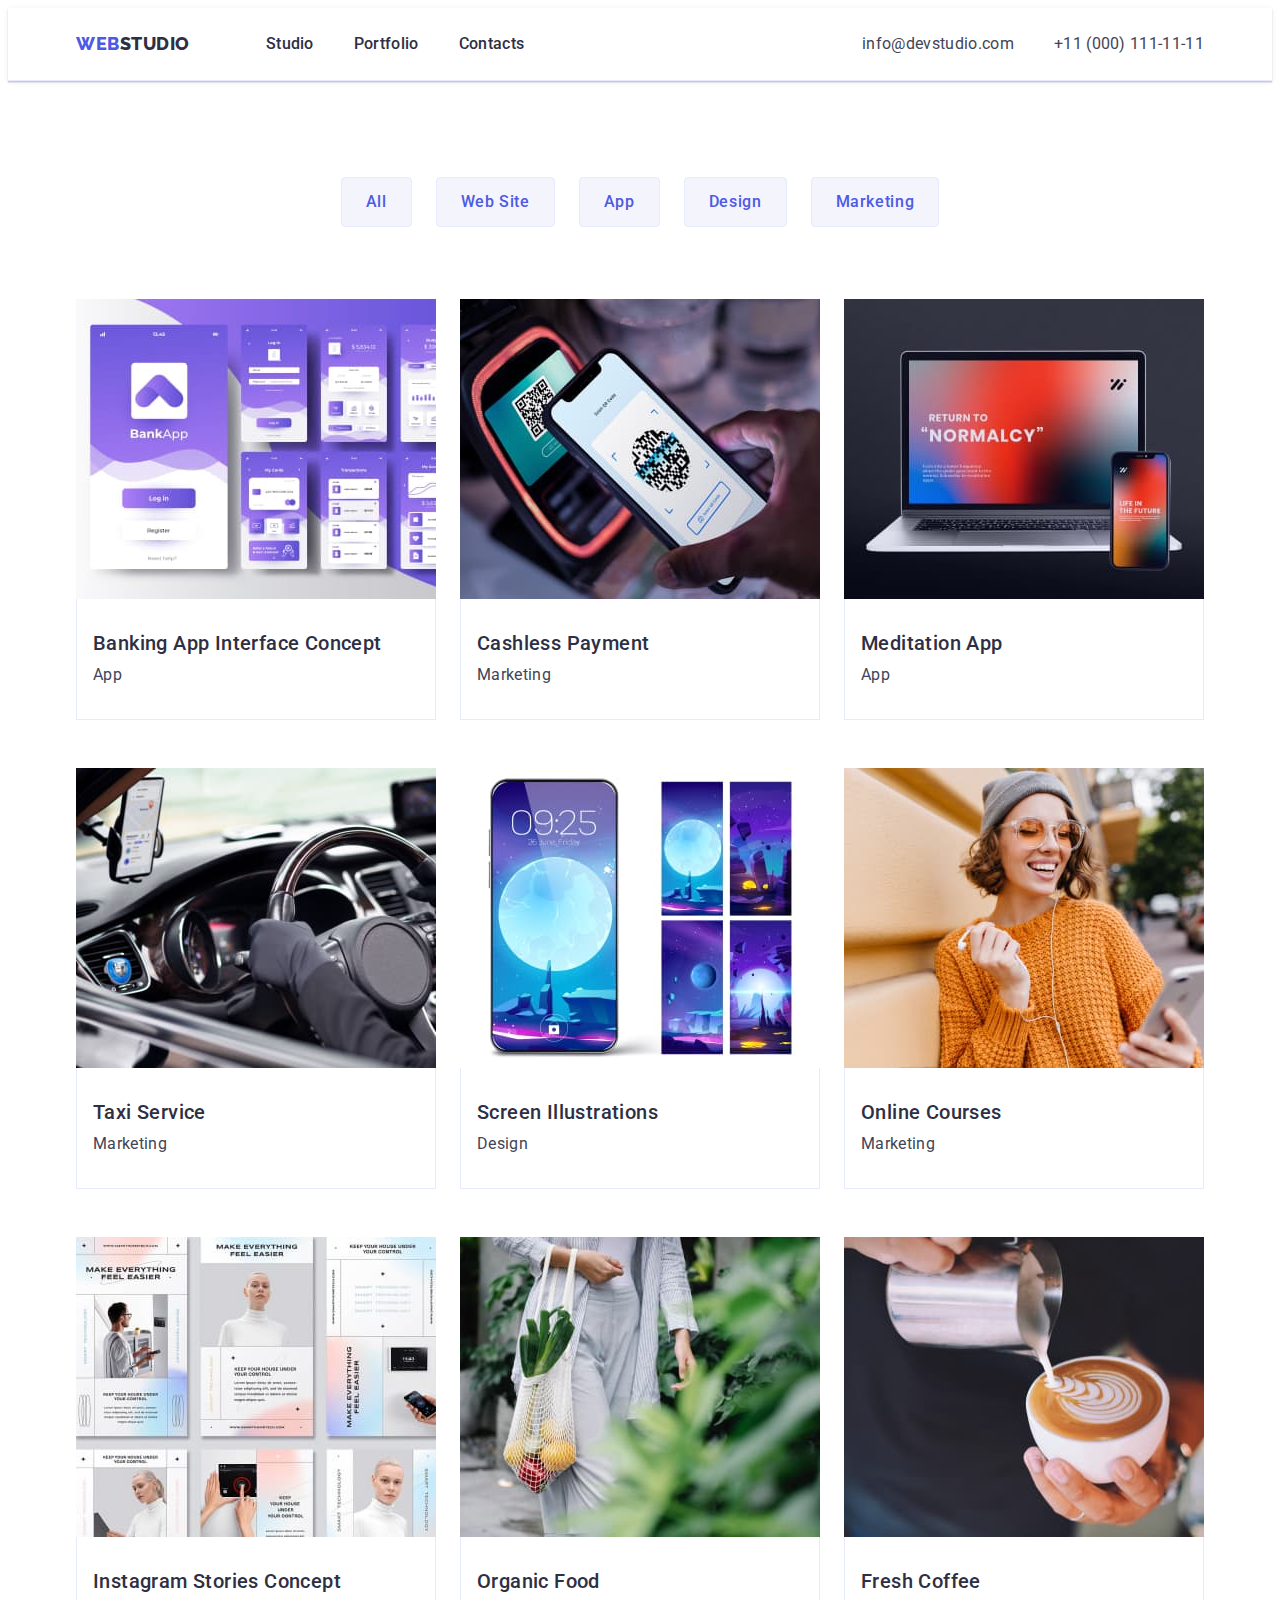
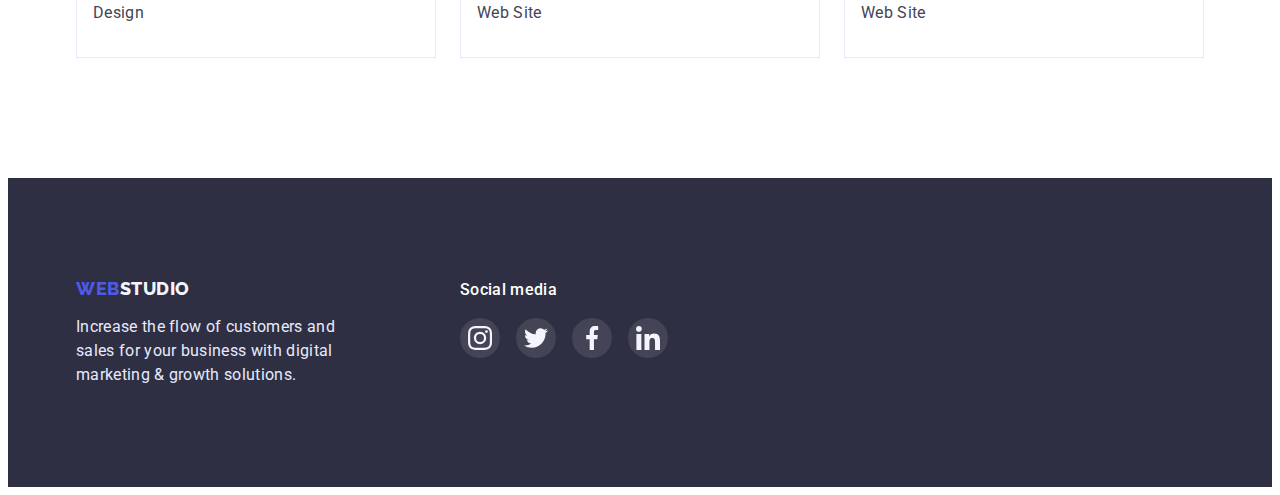
==== portfolio.html @ 8985b39b "Initial commit" ====
<!DOCTYPE html>
<html lang="en">
  <head>
    <meta charset="UTF-8" />
    <meta http-equiv="X-UA-Compatible" content="IE=edge" />
    <meta name="viewport" content="width=device-width, initial-scale=1.0" />
    <title>WebStudio</title>
    <link rel="preconnect" href="https://fonts.googleapis.com" />
    <link rel="preconnect" href="https://fonts.gstatic.com" crossorigin />
    <link
      href="https://fonts.googleapis.com/css2?family=Raleway:wght@800&family=Roboto:wght@400;500;700;900&display=swap"
      rel="stylesheet"
    />
    <link
      rel="stylesheet"
      href="https://cdnjs.cloudflare.com/ajax/libs/modern-normalize/1.1.0/modern-normalize.min.css"
      integrity="sha512-wpPYUAdjBVSE4KJnH1VR1HeZfpl1ub8YT/NKx4PuQ5NmX2tKuGu6U/JRp5y+Y8XG2tV+wKQpNHVUX03MfMFn9Q=="
      crossorigin="anonymous"
      referrerpolicy="no-referrer"
    />
    <link rel="stylesheet" href="./css/styles.css" />
  </head>
  <body>
    <!-- Top line -->
    <header class="top-line">
      <div class="container">
        <div class="nav-box">
          <nav class="navigation">
            <a href="./index.html" class="logo link"
              >Web<span class="decoration-color">Studio</span></a
            >
            <ul class="site-nav list">
              <li class="site-nav-item">
                <a href="./index.html" class="link">Studio</a>
              </li>
              <li class="site-nav-item">
                <a href="./portfolio.html" class="link">Portfolio</a>
              </li>
              <li class="site-nav-item">
                <a href="" class="link">Contacts</a>
              </li>
            </ul>
          </nav>

          <address class="contact">
            <ul class="contact-list list">
              <li class="contact-item">
                <a href="mailto:info@devstudio.com" class="contact-list link"
                  >info@devstudio.com</a
                >
              </li>
              <li class="contact-item">
                <a href="tel:+110001111111" class="contact-list link"
                  >+11 (000) 111-11-11</a
                >
              </li>
            </ul>
          </address>
        </div>
      </div>
    </header>
    <!-- Filters -->
    <main>
      <section class="portfolio-hero">
        <div class="container">
          <h1 class="portfolio-main">Main content</h1>
          <ul class="portfolio-nav list">
            <li class="portfolio-nav-item">
              <button type="button" class="button-portfolio">All</button>
            </li>
            <li class="portfolio-nav-item">
              <button type="button" class="button-portfolio">Web Site</button>
            </li>
            <li class="portfolio-nav-item">
              <button type="button" class="button-portfolio">App</button>
            </li>
            <li class="portfolio-nav-item">
              <button type="button" class="button-portfolio">Design</button>
            </li>
            <li class="portfolio-nav-item">
              <button type="button" class="button-portfolio">Marketing</button>
            </li>
          </ul>

          <ul class="portfolio-list list">
            <!-- Row 1 -->
            <li class="portfolio-item">
              <a href="" class="card-link link">
                <div class="card">
                  <img
                    src="./images/img4.jpg"
                    alt="Banking App Interface Concept"
                    width="360"
                  />
                  <p class="overlay text">
                    14 Stylish and User-Friendly App Design Concepts · Task
                    Manager App · Calorie Tracker App · Exotic Fruit Ecommerce
                    App · Cloud Storage App
                  </p>
                </div>

                <div class="card-content">
                  <h2 class="portfolio-card description-title">
                    Banking App Interface Concept
                  </h2>
                  <p class="card-text text">App</p>
                </div>
              </a>
            </li>

            <li class="portfolio-item">
              <a href="" class="card-link link">
                <div class="card">
                  <img
                    src="./images/img5.jpg"
                    alt="Cashless Payment"
                    width="360"
                  />
                </div>

                <div class="card-content">
                  <h2 class="portfolio-card description-title">
                    Cashless Payment
                  </h2>
                  <p class="card-text text">Marketing</p>
                </div>
              </a>
            </li>

            <li class="portfolio-item">
              <a href="" class="card-link link">
                <div class="card">
                  <img
                    src="./images/img6.jpg"
                    alt="Meditaion App"
                    width="360"
                  />
                </div>

                <div class="card-content">
                  <h2 class="portfolio-card description-title">
                    Meditation App
                  </h2>
                  <p class="card-text text">App</p>
                </div>
              </a>
            </li>

            <!-- Row 2 -->
            <li class="portfolio-item">
              <a href="" class="card-link link">
                <div class="card">
                  <img src="./images/img7.jpg" alt="Taxi Service" width="360" />
                </div>

                <div class="card-content">
                  <h2 class="portfolio-card description-title">Taxi Service</h2>
                  <p class="card-text text">Marketing</p>
                </div>
              </a>
            </li>

            <li class="portfolio-item">
              <a href="" class="card-link link">
                <div class="card">
                  <img
                    src="./images/img8.jpg"
                    alt="Screen Illustrations"
                    width="360"
                  />
                </div>

                <div class="card-content">
                  <h2 class="portfolio-card description-title">
                    Screen Illustrations
                  </h2>
                  <p class="card-text text">Design</p>
                </div>
              </a>
            </li>

            <li class="portfolio-item">
              <a href="" class="card-link link">
                <div class="card">
                  <img
                    src="./images/img9.jpg"
                    alt="Online Courses"
                    width="360"
                  />
                </div>

                <div class="card-content">
                  <h2 class="portfolio-card description-title">
                    Online Courses
                  </h2>
                  <p class="card-text text">Marketing</p>
                </div>
              </a>
            </li>

            <!-- Row 3 -->
            <li class="portfolio-item">
              <a href="" class="card-link link">
                <div class="card">
                  <img
                    src="./images/img10.jpg"
                    alt="Instagram Stories Concept"
                    width="360"
                  />
                </div>

                <div class="card-content">
                  <h2 class="portfolio-card description-title">
                    Instagram Stories Concept
                  </h2>
                  <p class="card-text text">Design</p>
                </div>
              </a>
            </li>

            <li class="portfolio-item">
              <a href="" class="card-link link">
                <div class="card">
                  <img
                    src="./images/img11.jpg"
                    alt="Organic Food"
                    width="360"
                  />
                </div>

                <div class="card-content">
                  <h2 class="portfolio-card description-title">Organic Food</h2>
                  <p class="card-text text">Web Site</p>
                </div>
              </a>
            </li>

            <li class="portfolio-item">
              <a href="" class="card-link link">
                <div class="card">
                  <img
                    src="./images/img12.jpg"
                    alt="Fresh Coffee"
                    width="360"
                  />
                </div>

                <div class="card-content">
                  <h2 class="portfolio-card description-title">Fresh Coffee</h2>
                  <p class="card-text text">Web Site</p>
                </div>
              </a>
            </li>
          </ul>
        </div>
      </section>
    </main>

    <!-- Footer -->
    <footer class="footer">
      <div class="footer-content container">
        <div class="footer-logo">
          <a href="./index.html" class="logo link"
            >Web<span class="decoration-color-footer">Studio</span></a
          >
          <p class="footer-text">
            Increase the flow of customers and sales for your business with
            digital marketing & growth solutions.
          </p>
        </div>

        <div class="footer-social-links">
          <p class="soc-link-text">Social media</p>
          <ul class="footer-social-list list">
            <li class="footer-social-item">
              <a href="" class="footer-social-link">
                <svg class="footer-social-icon" width="24" height="24">
                  <use href="./images/icons.svg#icon-instagram"></use>
                </svg>
              </a>
            </li>
            <li class="footer-social-item">
              <a href="" class="footer-social-link">
                <svg class="footer-social-icon" width="24" height="24">
                  <use href="./images/icons.svg#icon-twitter"></use>
                </svg>
              </a>
            </li>
            <li class="footer-social-item">
              <a href="" class="footer-social-link">
                <svg class="footer-social-icon" width="24" height="24">
                  <use href="./images/icons.svg#icon-facebook"></use>
                </svg>
              </a>
            </li>
            <li class="footer-social-item">
              <a href="" class="footer-social-link">
                <svg class="footer-social-icon" width="24" height="24">
                  <use href="./images/icons.svg#icon-linkedin"></use>
                </svg>
              </a>
            </li>
          </ul>
        </div>
      </div>
    </footer>
  </body>
</html>
---- css/styles.css ----
:root {
  --primery-text-color: #434455;
  --title-text-color: #2e2f42;
  --main-beckground-color: #e5e5e5;
  --dark-beckground-color: #2e2f42;
  --primery-brand: #4d5ae5;
  --accent: #e7e9fc;
  --white: #ffffff;
  --light: #f4f4fd;
  --subtitle-text: #8e8f99;
  --pressed: #404bbf;
  --success: #31d0aa;

  --card-set-gap: 24px;
}

html {
  box-sizing: border-box;
}
*,
*::before,
*::after {
  box-sizing: border-box;
}

body {
  background-color: var(--white);
  color: var(--primery-text-color);
  font-family: "Roboto", sans-serif;
  font-size: 16px;
}

h1,
h2,
h3,
h4,
h5,
h6,
p,
ul {
  margin: 0;
  padding: 0;
}

img {
  display: block;
  max-width: 100%;
  height: auto;
}

.list {
  list-style: none;
}

.link {
  text-decoration: none;
}

.text {
  color: var(--primery-text-color);
  line-height: 1.5;
  letter-spacing: 0.02em;
}

/* header */
.top-line {
  border-bottom: 1px solid #e7e9fc;
  box-shadow: 0px 2px 1px rgba(46, 47, 66, 0.08),
    0px 1px 1px rgba(46, 47, 66, 0.16), 0px 1px 6px rgba(46, 47, 66, 0.08);
}

/* outline: 2px solid tomato; */

.container {
  width: 1158px;
  margin: 0 auto;
  padding: 0 15px;
}

.nav-box {
  display: flex;
}

.logo {
  font-family: "Raleway", sans-serif;
  font-style: normal;
  font-weight: 800;
  font-size: 18px;
  line-height: 1.17;
  letter-spacing: 0.03em;
  text-transform: uppercase;
  color: var(--primery-brand);
}

.navigation {
  display: flex;
  align-items: center;
}

.decoration-color {
  color: var(--title-text-color);
}

.site-nav {
  display: flex;
  margin-left: 76px;

  font-weight: 500;
  line-height: 1.5;
  letter-spacing: 0.02em;
}

.site-nav .site-nav-item + .site-nav-item {
  margin-left: 40px;
}

.site-nav .link {
  display: block;
  padding-top: 24px;
  padding-bottom: 24px;

  color: var(--title-text-color);
}

.site-nav .link:hover,
.site-nav .link:focus {
  color: var(--pressed);
}

.contact {
  margin-left: auto;

  font-style: normal;
}

.contact-list {
  display: flex;

  color: var(--primery-text-color);
  line-height: 1.5;
  letter-spacing: 0.02em;
}

.contact-list .contact-item + .contact-item {
  margin-left: 40px;
}

.contact-list .link {
  display: block;
  padding-top: 24px;
  padding-bottom: 24px;
}

.contact-list .link:hover,
.contact-list .link:focus {
  color: var(--pressed);
}

/* hero image */
.hero-image {
  margin: 0 auto;
  padding: 188px 0;
  max-width: 1440px;

  background-image: linear-gradient(
      rgba(46, 47, 66, 0.7),
      rgba(46, 47, 66, 0.7)
    ),
    url(../images/hero-bg.jpg);
  background-repeat: no-repeat;
  background-position: center;
  background-size: cover;
  background-color: var(--dark-beckground-color);

  color: var(--white);
  text-align: center;
}

.hero-text {
  width: 496px;
  margin: 0 auto;

  font-size: 56px;
  line-height: 1.07;
  text-align: center;
  letter-spacing: 0.02em;
}

/* button */
.button {
  padding: 16px 32px;
  margin-top: 48px;
  min-width: 169px;
  border: transparent;
  border-radius: 4px;
  box-shadow: 0px 4px 4px rgba(0, 0, 0, 0.15);

  color: var(--white);
  background-color: var(--primery-brand);
  font-family: "Roboto", sans-serif;
  font-weight: 500;
  font-size: 16px;
  line-height: 1.5;
  letter-spacing: 0.04em;
  cursor: pointer;
}

.button:hover,
.button:focus {
  background-color: var(--pressed);
  color: var(--white);
  border-color: transparent;
  outline: none;
}

.button-portfolio {
  border-radius: 4px;
  padding: 12px 24px;
  min-width: 69px;
  border: 1px solid #e7e9fc;

  color: var(--primery-brand);
  background-color: var(--light);
  font-family: "Roboto", sans-serif;
  font-weight: 500;
  font-size: 16px;
  line-height: 1.5;
  letter-spacing: 0.04em;
  cursor: pointer;
}

.button-portfolio:hover,
.button-portfolio:focus {
  background-color: var(--pressed);
  color: var(--white);
  border-color: transparent;
  outline: none;
  box-shadow: 0px 3px 1px rgba(0, 0, 0, 0.1), 0px 2px 1px rgba(0, 0, 0, 0.08),
    0px 2px 2px rgba(0, 0, 0, 0.12);
}

/* .button.primery {
  color: var(--white);
  background-color: var(--pressed);
}

.button.secondary {
  color: var(--primery-brand);
  background-color: var(--light);
} */

/* section 1 */
.features {
  padding-top: 120px;
  padding-bottom: 120px;
}

.features-title {
  position: absolute;
  width: 1px;
  height: 1px;
  margin: -1px;
  border: 0;
  padding: 0;
  white-space: nowrap;
  clip-path: inset(100%);
  clip: rect(0 0 0 0);
  overflow: hidden;
}

.features-list {
  display: flex;
  justify-content: space-between;
}

.features-list > .features-item {
  flex-basis: calc((100% - 72px) / 4);
}

.feature-icon {
  display: flex;
  align-items: center;
  justify-content: center;
  min-height: 112px;
  margin-bottom: 8px;
  border-radius: 4px;

  background-color: var(--light);
}

.description-title {
  margin-bottom: 8px;

  font-weight: 500;
  color: var(--title-text-color);
  font-size: 20px;
  line-height: 1.2;
  letter-spacing: 0.02em;
}

/* section 2 */
.our-job {
  padding-bottom: 120px;
}

.section-title {
  font-size: 36px;
  line-height: 1.11;
  text-align: center;
  letter-spacing: 0.02em;
  text-transform: capitalize;
  color: var(--title-text-color);
}

.our-job-list {
  display: flex;
  margin-top: 72px;
  justify-content: space-between;
}

.our-job-list > .our-job-item {
  flex-basis: calc((100% - 48px) / 3);
}

/* section 3 */
.our-team-section {
  padding-top: 120px;
  padding-bottom: 120px;

  background-color: var(--light);
}

.team-list {
  display: flex;
  justify-content: space-between;
  margin-top: 72px;
}

.team-list-item {
  padding-bottom: 32px;
  text-align: center;
  box-shadow: 0px 1px 6px rgba(46, 47, 66, 0.08),
    0px 1px 1px rgba(46, 47, 66, 0.16), 0px 2px 1px rgba(46, 47, 66, 0.08);
  border-radius: 0px 0px 4px 4px;

  background-color: var(--white);
}

.team-item {
  margin-top: 32px;
}

.social-links {
  margin-top: 8px;
}

.social-link-list {
  display: flex;
  justify-content: center;
  align-items: center;
  gap: 24px;
  margin-top: 8px;
}

.social-link {
  display: flex;
  justify-content: center;
  align-items: center;
  width: 40px;
  height: 40px;
  border-radius: 50%;
  background-color: var(--primery-brand);
}

.social-link:hover,
.social-link:focus {
  background-color: var(--pressed);
  outline: none;
}

.social-link-icon {
  fill: var(--light);
}

/* section 4 */
.customers {
  padding-top: 130px;
  padding-bottom: 120px;
}

.customers-list {
  display: flex;
  justify-content: center;
  align-items: center;
  gap: 24px;
  margin-top: 72px;
}

.customers-link {
  display: flex;
  justify-content: center;
  align-items: center;
  width: 168px;
  height: 88px;
  border: 1px solid var(--subtitle-text);
  border-radius: 4px;
}

.customers-link:hover,
.customers-link:focus {
  color: var(--pressed);
  border-color: var(--pressed);
}

.customers-icon {
  fill: var(--subtitle-text);
}

.customers-link:hover .customers-icon,
.customers-link:focus .customers-icon {
  fill: var(--pressed);
}

/* footer */
.footer {
  padding-top: 100px;
  padding-bottom: 100px;

  background-color: var(--dark-beckground-color);
  color: var(--accent);
}

.footer-content {
  display: flex;
  align-items: flex-start;
}

.footer-logo {
  width: 264px;
}

.decoration-color-footer {
  color: var(--light);
}

.footer-text {
  margin-top: 16px;
  width: 264px;

  line-height: 1.5;
  letter-spacing: 0.02em;
}

.footer-social-links {
  width: 208px;
  margin-left: 120px;
}

.soc-link-text {
  font-weight: 500;
  line-height: 1.5;
  letter-spacing: 0.02em;
  color: var(--white);
}

.footer-social-list {
  display: flex;
  justify-content: center;
  align-items: center;
  gap: 16px;
  margin-top: 16px;
}

.footer-social-link {
  display: flex;
  justify-content: center;
  align-items: center;
  width: 40px;
  height: 40px;
  border-radius: 50%;
  background-color: rgba(255, 255, 255, 0.1);
}

.footer-social-link:hover,
.footer-social-link:focus {
  background-color: var(--success);
  outline: none;
}

.footer-social-icon {
  fill: var(--light);
}

/* Portfolio */
.portfolio-hero {
  padding-top: 96px;
  padding-bottom: 120px;
}

.portfolio-main {
  position: absolute;
  width: 1px;
  height: 1px;
  margin: -1px;
  border: 0;
  padding: 0;
  white-space: nowrap;
  clip-path: inset(100%);
  clip: rect(0 0 0 0);
  overflow: hidden;
}

/* portfolio nav */

.portfolio-nav {
  margin-right: auto;
  margin-left: auto;
  margin-bottom: 72px;
  display: flex;
  justify-content: center;
}

.portfolio-nav > .portfolio-nav-item + .portfolio-nav-item {
  margin-left: 24px;
}

.portfolio-list {
  display: flex;
  flex-wrap: wrap;
  row-gap: 48px;
  column-gap: 24px;
}

.portfolio-list > .portfolio-item {
  flex-basis: calc((100% - 48px) / 3);
}

.card-link {
  display: block;
}

.card-link:hover,
.card-link:focus {
  box-shadow: 0px 1px 6px rgba(46, 47, 66, 0.08),
    0px 1px 1px rgba(46, 47, 66, 0.16), 0px 2px 1px rgba(46, 47, 66, 0.08);
}

.card-content {
  padding-top: 32px;
  padding-bottom: 32px;
  padding-left: 16px;
  border-left: 1px solid #e7e9fc;
  border-right: 1px solid #e7e9fc;
  border-bottom: 1px solid #e7e9fc;
}

.card {
  position: relative;
  overflow: hidden;
}

.overlay {
  position: absolute;
  left: 0;
  top: 0;
  width: 100%;
  height: 100%;
  overflow: auto;
  transform: translate(0, 100%);
  transition: transform 250ms cubic-bezier(0.4, 0, 0.2, 1);

  padding-top: 40px;
  padding-right: 32px;
  padding-left: 32px;
  color: var(--light);
  background-color: var(--primery-brand);
}

.card-link:hover .overlay,
.card-link:focus .overlay {
  transform: translate(0, 0);
}
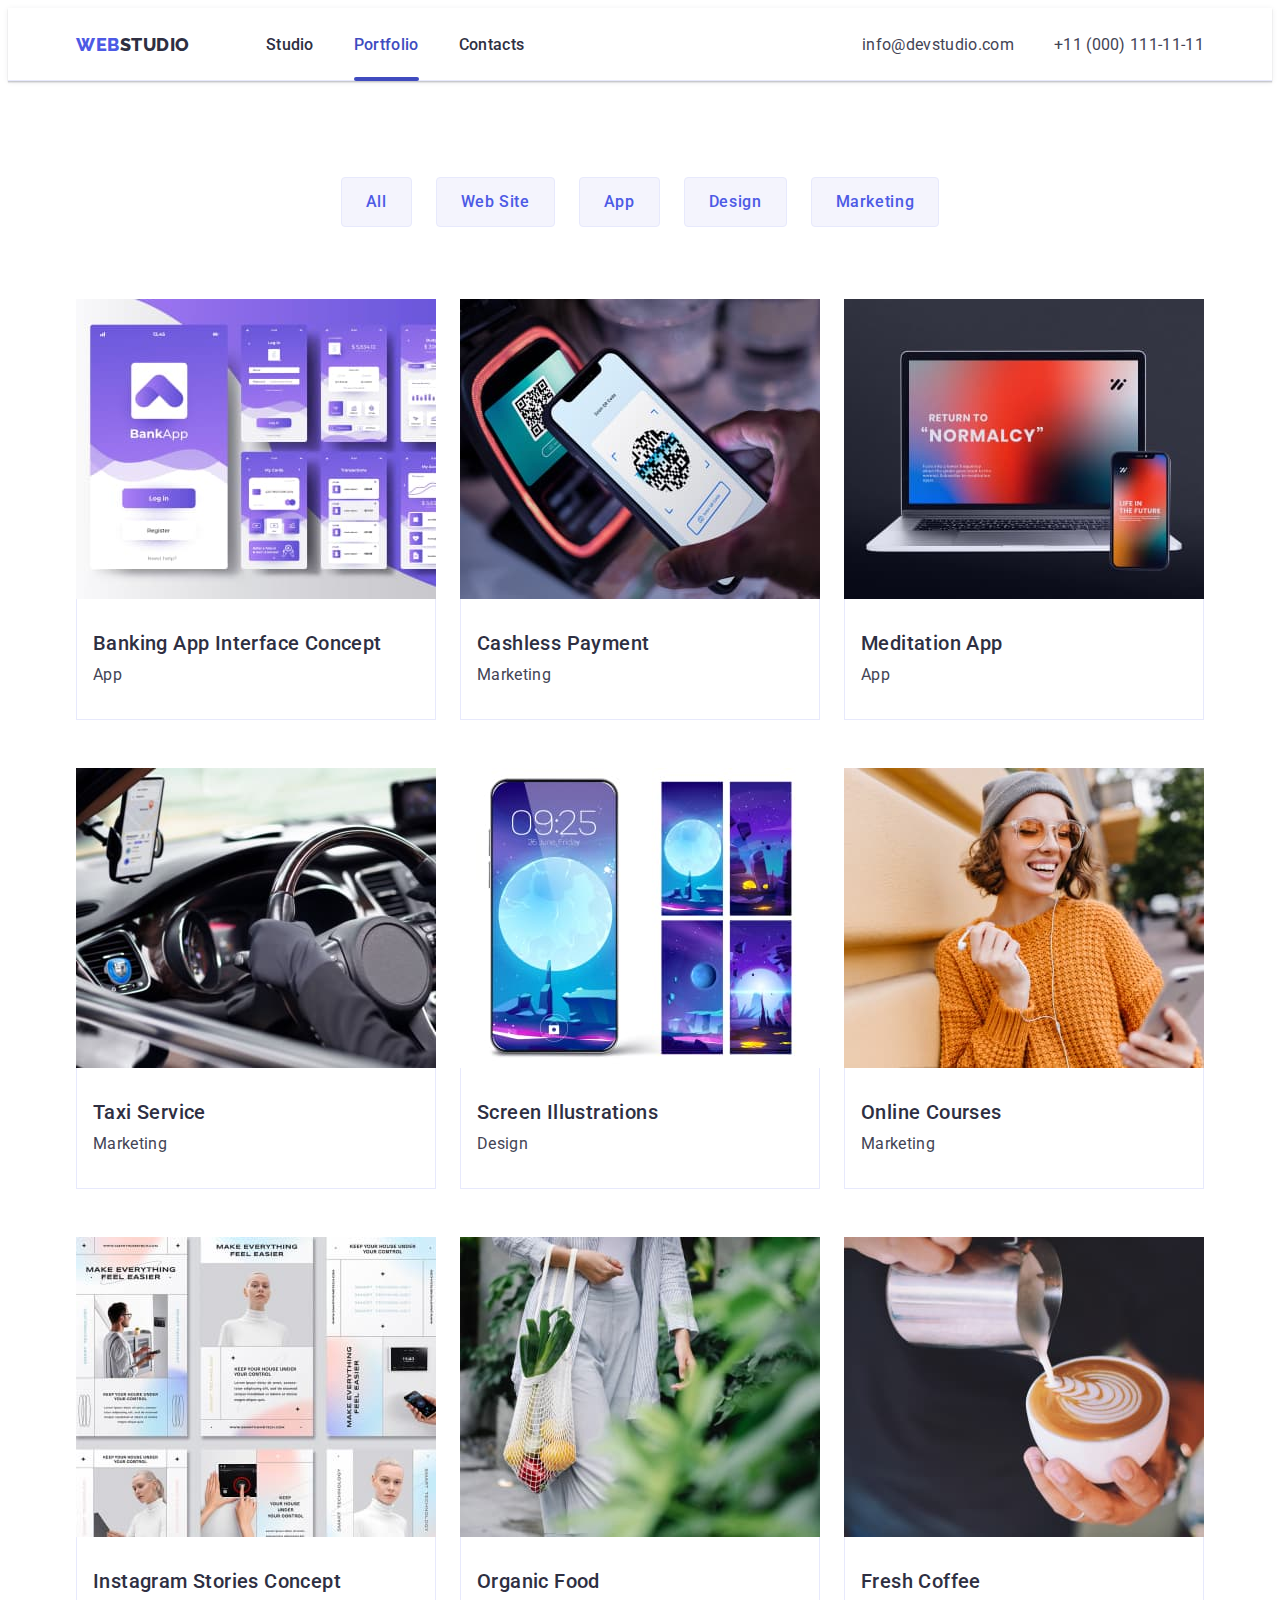
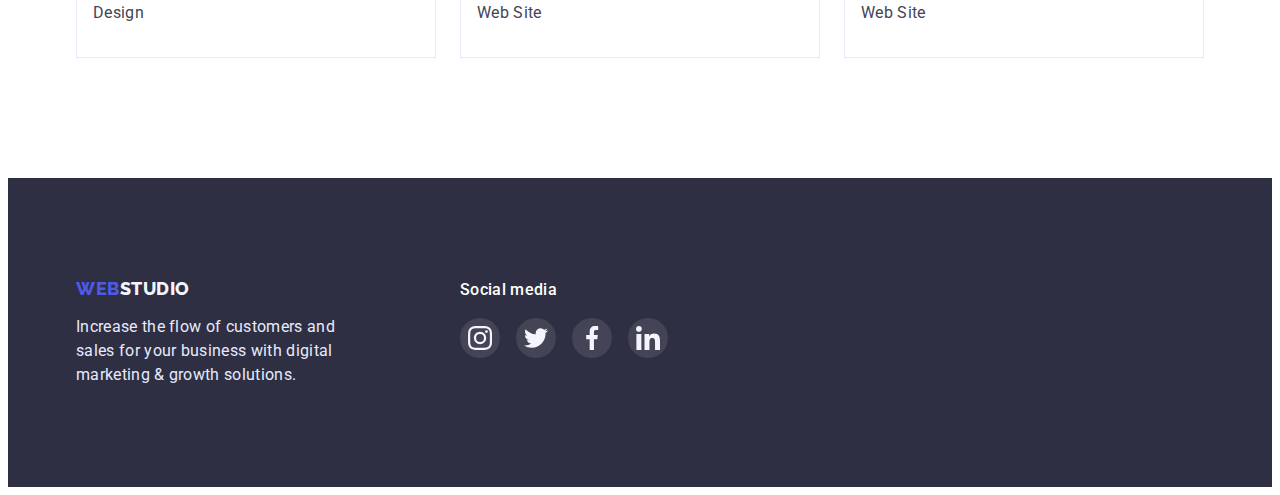
==== commit ba52f680: "Update HW05" ====
--- a/portfolio.html
+++ b/portfolio.html
@@ -31,13 +31,17 @@
             >
             <ul class="site-nav list">
               <li class="site-nav-item">
-                <a href="./index.html" class="link">Studio</a>
+                <a href="./index.html" class="site-nav-link link">Studio</a>
               </li>
               <li class="site-nav-item">
-                <a href="./portfolio.html" class="link">Portfolio</a>
+                <a
+                  href="./portfolio.html"
+                  class="site-nav-link current-page link"
+                  >Portfolio</a
+                >
               </li>
               <li class="site-nav-item">
-                <a href="" class="link">Contacts</a>
+                <a href="" class="site-nav-link link">Contacts</a>
               </li>
             </ul>
           </nav>
@@ -45,12 +49,12 @@
           <address class="contact">
             <ul class="contact-list list">
               <li class="contact-item">
-                <a href="mailto:info@devstudio.com" class="contact-list link"
+                <a href="mailto:info@devstudio.com" class="contact-link link"
                   >info@devstudio.com</a
                 >
               </li>
               <li class="contact-item">
-                <a href="tel:+110001111111" class="contact-list link"
+                <a href="tel:+110001111111" class="contact-link link"
                   >+11 (000) 111-11-11</a
                 >
               </li>
@@ -116,6 +120,11 @@
                     alt="Cashless Payment"
                     width="360"
                   />
+                  <p class="overlay text">
+                    14 Stylish and User-Friendly App Design Concepts · Task
+                    Manager App · Calorie Tracker App · Exotic Fruit Ecommerce
+                    App · Cloud Storage App
+                  </p>
                 </div>
 
                 <div class="card-content">
@@ -135,6 +144,11 @@
                     alt="Meditaion App"
                     width="360"
                   />
+                  <p class="overlay text">
+                    14 Stylish and User-Friendly App Design Concepts · Task
+                    Manager App · Calorie Tracker App · Exotic Fruit Ecommerce
+                    App · Cloud Storage App
+                  </p>
                 </div>
 
                 <div class="card-content">
@@ -151,6 +165,11 @@
               <a href="" class="card-link link">
                 <div class="card">
                   <img src="./images/img7.jpg" alt="Taxi Service" width="360" />
+                  <p class="overlay text">
+                    14 Stylish and User-Friendly App Design Concepts · Task
+                    Manager App · Calorie Tracker App · Exotic Fruit Ecommerce
+                    App · Cloud Storage App
+                  </p>
                 </div>
 
                 <div class="card-content">
@@ -168,6 +187,11 @@
                     alt="Screen Illustrations"
                     width="360"
                   />
+                  <p class="overlay text">
+                    14 Stylish and User-Friendly App Design Concepts · Task
+                    Manager App · Calorie Tracker App · Exotic Fruit Ecommerce
+                    App · Cloud Storage App
+                  </p>
                 </div>
 
                 <div class="card-content">
@@ -187,6 +211,11 @@
                     alt="Online Courses"
                     width="360"
                   />
+                  <p class="overlay text">
+                    14 Stylish and User-Friendly App Design Concepts · Task
+                    Manager App · Calorie Tracker App · Exotic Fruit Ecommerce
+                    App · Cloud Storage App
+                  </p>
                 </div>
 
                 <div class="card-content">
@@ -207,6 +236,11 @@
                     alt="Instagram Stories Concept"
                     width="360"
                   />
+                  <p class="overlay text">
+                    14 Stylish and User-Friendly App Design Concepts · Task
+                    Manager App · Calorie Tracker App · Exotic Fruit Ecommerce
+                    App · Cloud Storage App
+                  </p>
                 </div>
 
                 <div class="card-content">
@@ -226,6 +260,11 @@
                     alt="Organic Food"
                     width="360"
                   />
+                  <p class="overlay text">
+                    14 Stylish and User-Friendly App Design Concepts · Task
+                    Manager App · Calorie Tracker App · Exotic Fruit Ecommerce
+                    App · Cloud Storage App
+                  </p>
                 </div>
 
                 <div class="card-content">
@@ -243,6 +282,11 @@
                     alt="Fresh Coffee"
                     width="360"
                   />
+                  <p class="overlay text">
+                    14 Stylish and User-Friendly App Design Concepts · Task
+                    Manager App · Calorie Tracker App · Exotic Fruit Ecommerce
+                    App · Cloud Storage App
+                  </p>
                 </div>
 
                 <div class="card-content">
--- a/css/styles.css
+++ b/css/styles.css
@@ -48,6 +48,10 @@
   height: auto;
 }
 
+button {
+  cursor: pointer;
+}
+
 .list {
   list-style: none;
 }
@@ -78,6 +82,9 @@
 }
 
 .nav-box {
+  position: relative;
+  left: 0;
+  top: 1px;
   display: flex;
 }
 
@@ -114,18 +121,59 @@
   margin-left: 40px;
 }
 
-.site-nav .link {
+.site-nav-link {
+  position: relative;
   display: block;
   padding-top: 24px;
   padding-bottom: 24px;
 
   color: var(--title-text-color);
-}
-
-.site-nav .link:hover,
-.site-nav .link:focus {
+
+  transition: color 250ms cubic-bezier(0.4, 0, 0.2, 1);
+}
+
+.current-page {
   color: var(--pressed);
 }
+
+.current-page::after {
+  content: "";
+  position: absolute;
+  left: 0;
+  bottom: 0;
+
+  display: block;
+  width: 100%;
+  height: 4px;
+  border-radius: 2px;
+  background-color: var(--pressed);
+}
+
+.site-nav-link:hover,
+.site-nav-link:focus {
+  color: var(--pressed);
+}
+
+/* .site-nav-link::after {
+  content: "";
+  position: absolute;
+  left: 0;
+  bottom: 0;
+
+  display: block;
+  width: 100%;
+  height: 4px;
+  border-radius: 2px;
+  background-color: var(--pressed);
+  opacity: 0;
+
+  transition: opacity 250ms cubic-bezier(0.4, 0, 0.2, 1);
+}
+
+.site-nav-link:hover::after,
+.site-nav-link:focus::after {
+  opacity: 1;
+} */
 
 .contact {
   margin-left: auto;
@@ -135,24 +183,26 @@
 
 .contact-list {
   display: flex;
+}
+
+.contact-list .contact-item + .contact-item {
+  margin-left: 40px;
+}
+
+.contact-link {
+  display: block;
+  padding-top: 24px;
+  padding-bottom: 24px;
+
+  transition: color 250ms cubic-bezier(0.4, 0, 0.2, 1);
 
   color: var(--primery-text-color);
   line-height: 1.5;
   letter-spacing: 0.02em;
 }
 
-.contact-list .contact-item + .contact-item {
-  margin-left: 40px;
-}
-
-.contact-list .link {
-  display: block;
-  padding-top: 24px;
-  padding-bottom: 24px;
-}
-
-.contact-list .link:hover,
-.contact-list .link:focus {
+.contact-link:hover,
+.contact-link:focus {
   color: var(--pressed);
 }
 
@@ -195,6 +245,9 @@
   border-radius: 4px;
   box-shadow: 0px 4px 4px rgba(0, 0, 0, 0.15);
 
+  transition: color 250ms cubic-bezier(0.4, 0, 0.2, 1),
+    background-color 250ms cubic-bezier(0.4, 0, 0.2, 1);
+
   color: var(--white);
   background-color: var(--primery-brand);
   font-family: "Roboto", sans-serif;
@@ -202,7 +255,6 @@
   font-size: 16px;
   line-height: 1.5;
   letter-spacing: 0.04em;
-  cursor: pointer;
 }
 
 .button:hover,
@@ -219,14 +271,18 @@
   min-width: 69px;
   border: 1px solid #e7e9fc;
 
-  color: var(--primery-brand);
-  background-color: var(--light);
   font-family: "Roboto", sans-serif;
   font-weight: 500;
   font-size: 16px;
   line-height: 1.5;
   letter-spacing: 0.04em;
-  cursor: pointer;
+
+  color: var(--primery-brand);
+  background-color: var(--light);
+
+  transition: color 250ms cubic-bezier(0.4, 0, 0.2, 1),
+    background-color 250ms cubic-bezier(0.4, 0, 0.2, 1),
+    box-shadow 250ms cubic-bezier(0.4, 0, 0.2, 1);
 }
 
 .button-portfolio:hover,
@@ -238,16 +294,6 @@
   box-shadow: 0px 3px 1px rgba(0, 0, 0, 0.1), 0px 2px 1px rgba(0, 0, 0, 0.08),
     0px 2px 2px rgba(0, 0, 0, 0.12);
 }
-
-/* .button.primery {
-  color: var(--white);
-  background-color: var(--pressed);
-}
-
-.button.secondary {
-  color: var(--primery-brand);
-  background-color: var(--light);
-} */
 
 /* section 1 */
 .features {
@@ -370,6 +416,8 @@
   height: 40px;
   border-radius: 50%;
   background-color: var(--primery-brand);
+
+  transition: background-color 250ms cubic-bezier(0.4, 0, 0.2, 1);
 }
 
 .social-link:hover,
@@ -404,6 +452,8 @@
   height: 88px;
   border: 1px solid var(--subtitle-text);
   border-radius: 4px;
+
+  transition: border-color 250ms cubic-bezier(0.4, 0, 0.2, 1);
 }
 
 .customers-link:hover,
@@ -414,6 +464,8 @@
 
 .customers-icon {
   fill: var(--subtitle-text);
+
+  transition: fill 250ms cubic-bezier(0.4, 0, 0.2, 1);
 }
 
 .customers-link:hover .customers-icon,
@@ -479,6 +531,8 @@
   height: 40px;
   border-radius: 50%;
   background-color: rgba(255, 255, 255, 0.1);
+
+  transition: background-color 250ms cubic-bezier(0.4, 0, 0.2, 1);
 }
 
 .footer-social-link:hover,
@@ -537,6 +591,7 @@
 
 .card-link {
   display: block;
+  transition: box-shadow 250ms cubic-bezier(0.4, 0, 0.2, 1);
 }
 
 .card-link:hover,
@@ -580,3 +635,67 @@
 .card-link:focus .overlay {
   transform: translate(0, 0);
 }
+
+/* Modal window */
+.backdrop {
+  position: fixed;
+  top: 0;
+  left: 0;
+  z-index: 100;
+  width: 100%;
+  height: 100%;
+  background-color: rgba(46, 47, 66, 0.4);
+
+  transition: opacity 250ms cubic-bezier(0.4, 0, 0.2, 1),
+    visibility 250ms cubic-bezier(0.4, 0, 0.2, 1);
+}
+
+.backdrop.is-hidden {
+  opacity: 0;
+  visibility: hidden;
+  pointer-events: none;
+}
+
+.modal {
+  position: absolute;
+  top: 50%;
+  left: 50%;
+  transform: translate(-50%, -50%);
+  width: 408px;
+  height: 576px;
+  background-color: var(--white);
+}
+
+.close-modal-btn {
+  position: absolute;
+  top: 24px;
+  right: 24px;
+  display: flex;
+  justify-content: center;
+  align-items: center;
+  width: 24px;
+  height: 24px;
+  border-radius: 50%;
+
+  background-color: var(--accent);
+  border: 1px solid rgba(0, 0, 0, 0.1);
+  padding: 0;
+
+  transition: background-color 250ms cubic-bezier(0.4, 0, 0.2, 1);
+}
+
+.close-modal-btn:hover,
+.close-modal-btn:focus {
+  background-color: var(--pressed);
+  outline: none;
+}
+
+.close-modal-icon {
+  fill: var(--dark-beckground-color);
+  transition: fill 250ms cubic-bezier(0.4, 0, 0.2, 1);
+}
+
+.close-modal-btn:hover .close-modal-icon,
+.close-modal-btn:focus .close-modal-icon {
+  fill: var(--white);
+}
